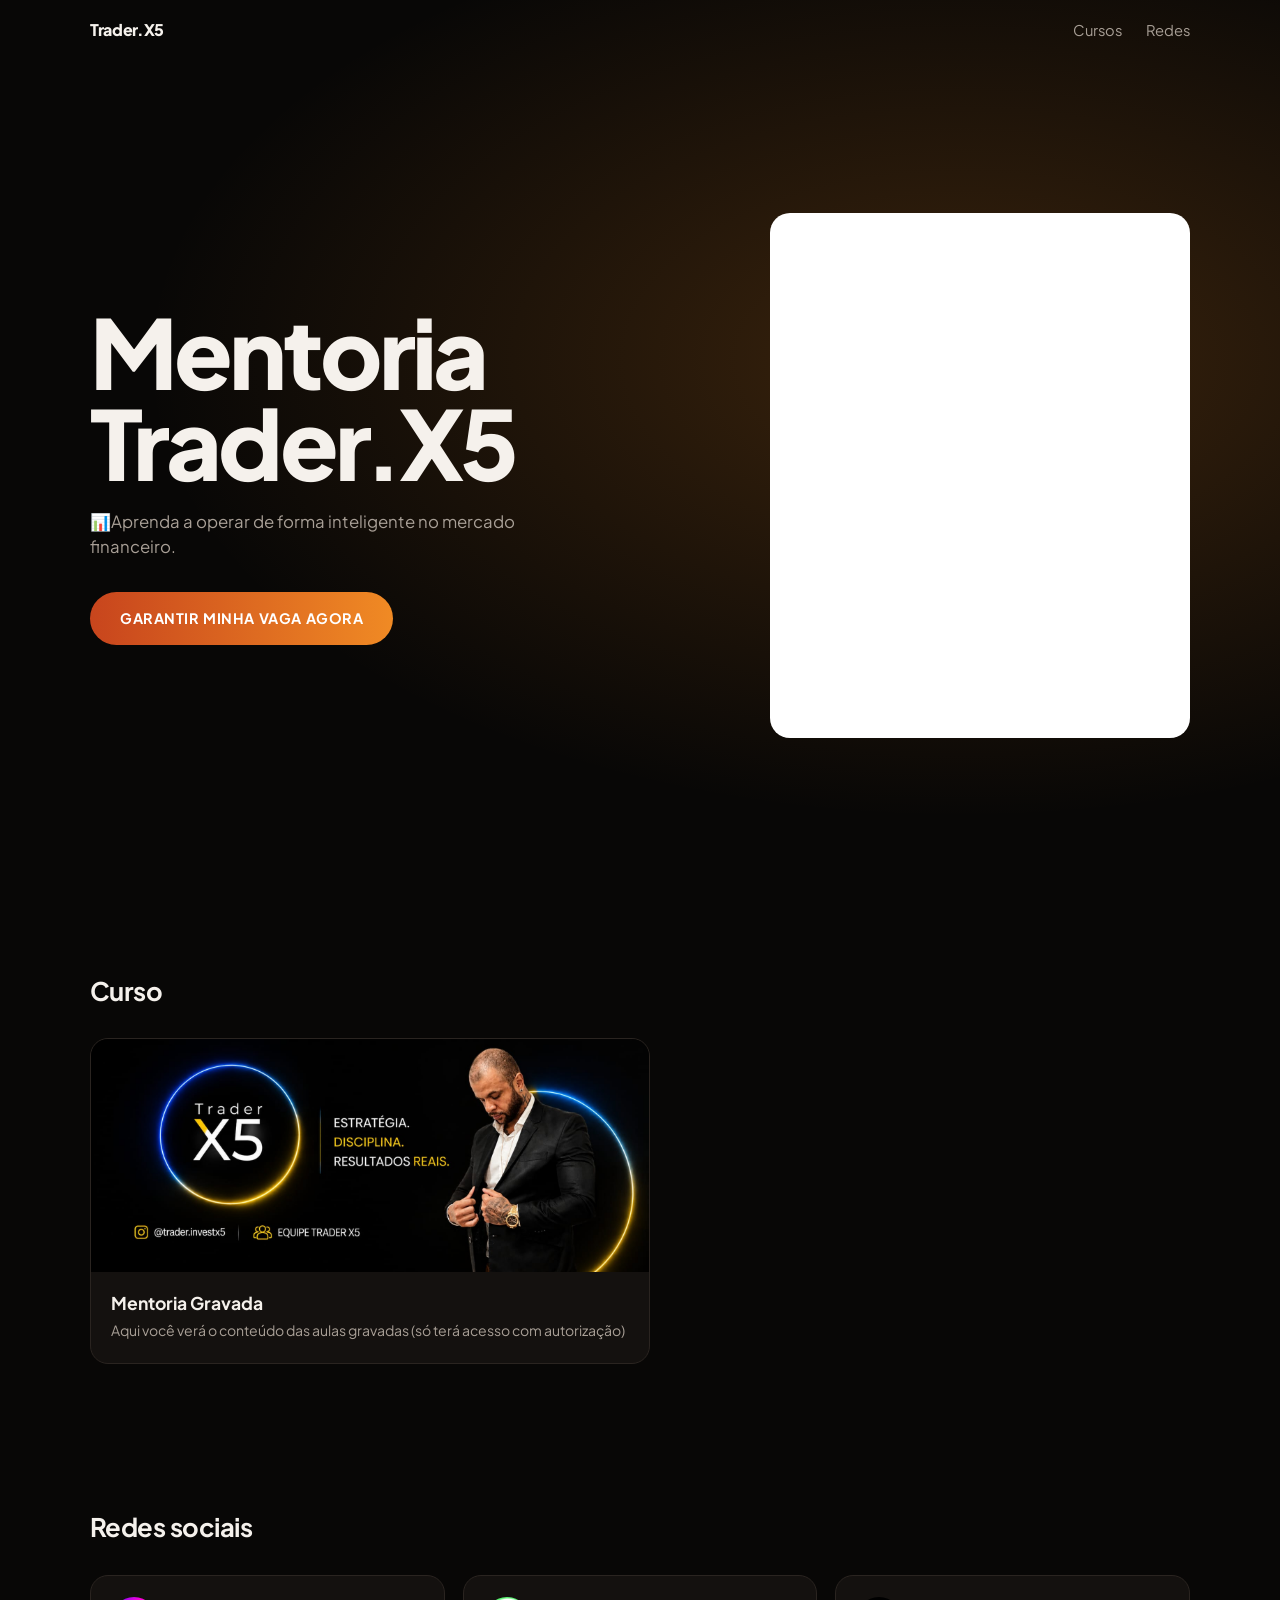
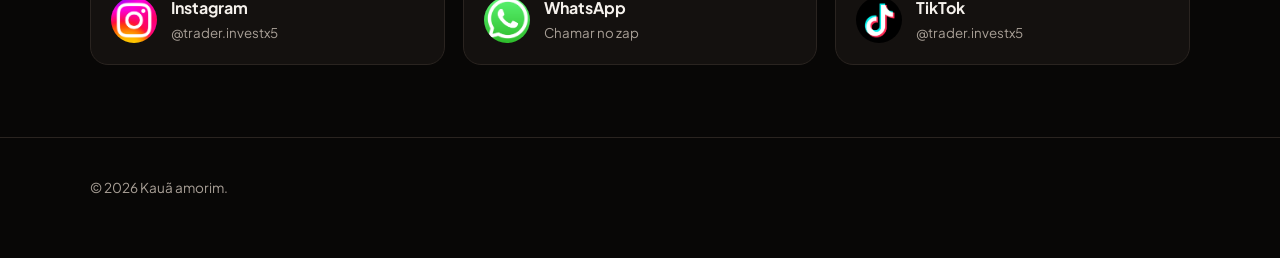
==== index.html @ de477d75 "ultimas modificações" ====
<!DOCTYPE html>
<html lang="pt-BR">
<head>
<meta charset="UTF-8">
<meta name="viewport" content="width=device-width, initial-scale=1, viewport-fit=cover">
<title>Protótipo – Site de links</title>
<link rel="preconnect" href="https://fonts.googleapis.com">
<link href="https://fonts.googleapis.com/css2?family=Plus+Jakarta+Sans:wght@400;500;700;800&display=swap" rel="stylesheet">
<link rel="stylesheet" href="style.css">
</head>
<body>

<header id="topo">
  <div class="container">
    <a href="#" class="logo">Trader.X5</a>
    <nav>
      <a href="#cursos">Cursos</a>
      <a href="#redes">Redes</a>
    </nav>
  </div>
</header>

<main>
  <section class="hero">
    <div class="container">
      <div>
        <h1>Mentoria<br>Trader.X5</h1>
        <p>📊Aprenda a operar de forma inteligente no mercado financeiro.</p>
        <a href="#" class="btn">GARANTIR MINHA VAGA AGORA</a>
      </div>
      <div class="photo" role="img" aria-label="Foto de exemplo"></div>
    </div>
  </section>

  <section class="block" id="cursos">
    <div class="container">
      <h2>Curso</h2>
      <div class="grid">
        <a href="https://traderx5.com/" target="_blank" rel="noopener noreferrer" class="card reveal">
  <img src="img/mentoria.jpeg" alt="Trader X5 - Estratégia, Disciplina, Resultados Reais" class="photo">
  <div class="info">
    <h3>Mentoria Gravada</h3>
    <span>Aqui você verá o conteúdo das aulas gravadas (só terá acesso com autorização)</span>
  </div>
</a>
      </div>
    </div>
  </section>

  <section class="block" id="redes">
    <div class="container">
      <h2>Redes sociais</h2>
      <div class="socials">
        <a href="https://www.instagram.com/trader.investx5?obrf=MXhzMW1sa2VvemYyMg==" target="_blank" rel="noopener noreferrer" class="social reveal">
          <img src="img/instagram.png" alt="Instagram" class="icon">
          <div><b>Instagram</b><small>@trader.investx5</small></div>
        </a>
        <a href="https://chat.whatsapp.com/JXuuGrfAPMc217VfvLZGlq" target="_blank" rel="noopener noreferrer" class="social reveal">
          <img src="img/whatsapp.png" alt="WhatsApp" class="icon">
          <div><b>WhatsApp</b><small>Chamar no zap</small></div>
        </a>
        <a href="https://www.tiktok.com/@trader.investx5?_r=1&_t=ZS-9BL5BOt1oAv" target="_blank" rel="noopener noreferrer" class="social reveal">
          <img src="img/tiktok.png" alt="TikTok" class="icon">
          <div><b>TikTok</b><small>@trader.investx5</small></div>
        </a>
      </div>
    </div>
  </section>
</main>

<footer>
  <div class="container">© 2026 Kauã amorim.</div>
</footer>

<script src="script.js"></script>
</body>
</html>
---- style.css ----
:root{
  color-scheme: dark;
  --bg:#080706; --surface:#14110f; --line:#2a2420; --text:#f5f1ec; --muted:#a89f96;
  --accent:#f08a24; --accent2:#c8451d;
  box-sizing:border-box;
  padding-top:env(safe-area-inset-top,0px); padding-bottom:env(safe-area-inset-bottom,0px);
}
*,*::before,*::after{box-sizing:inherit;margin:0;padding:0}
html{scroll-behavior:smooth;scroll-padding-top:72px}
body{background:var(--bg);color:var(--text);font-family:'Plus Jakarta Sans',system-ui,sans-serif;line-height:1.5}
a{color:inherit;text-decoration:none}
:focus-visible{outline:2px solid var(--accent);outline-offset:3px}
.container{width:min(1100px,100% - 40px);margin-inline:auto}

/* Cabeçalho */
header{position:fixed;inset:0 0 auto;z-index:20;padding:18px 0;transition:background .3s,padding .3s}
header.scrolled{background:rgba(8,7,6,.92);padding:12px 0;border-bottom:1px solid var(--line)}
header .container{display:flex;justify-content:space-between;align-items:center}
.logo{font-weight:800;letter-spacing:-.02em}
nav{display:flex;gap:24px;font-size:.92rem;color:var(--muted)}
nav a:hover{color:var(--text)}

/* Hero */
.hero{min-height:100svh;display:flex;align-items:center;padding:110px 0 60px;
  background:radial-gradient(ellipse at 75% 40%,rgba(240,138,36,.22),transparent 60%),var(--bg)}
.hero .container{display:grid;grid-template-columns:1.1fr .9fr;gap:40px;align-items:center}
.hero h1{font-size:clamp(3rem,8vw,6rem);line-height:.95;letter-spacing:-.04em;font-weight:800}
.hero p{margin:22px 0 32px;color:var(--muted);max-width:38ch;font-size:1.05rem}
.btn{display:inline-block;padding:16px 30px;border-radius:999px;font-weight:700;font-size:.9rem;letter-spacing:.04em;
  background:linear-gradient(90deg,var(--accent2),var(--accent));color:#fff;cursor:pointer;border:0;
  transition:transform .2s,box-shadow .2s}
.btn:hover{transform:translateY(-2px);box-shadow:0 10px 30px rgba(240,138,36,.35)}
.photo{background:#fff;border-radius:20px;object-fit:cover;display:block}
.hero .photo{aspect-ratio:4/5;width:100%;max-width:420px;justify-self:end}

/* Seções */
section.block{padding:72px 0}
h2{font-size:1.6rem;letter-spacing:-.02em;margin-bottom:28px}
.grid{display:grid;gap:22px;grid-template-columns:repeat(auto-fit,minmax(230px,560px))}
.card{display:block;background:var(--surface);border:1px solid var(--line);border-radius:18px;overflow:hidden;
  transition:transform .25s,border-color .25s}
.card:hover{transform:translateY(-6px);border-color:var(--accent)}
.card .photo{border-radius:0;aspect-ratio:1600/666;width:100%;background:var(--bg)}
.card .info{padding:18px 20px 22px}
.card h3{font-size:1.1rem;font-weight:700}
.card span{display:block;color:var(--muted);font-size:.88rem;margin-top:4px}

/* Redes */
.socials{display:grid;gap:18px;grid-template-columns:repeat(auto-fit,minmax(200px,1fr))}
.social{display:flex;align-items:center;gap:14px;padding:20px;border-radius:18px;background:var(--surface);
  border:1px solid var(--line);transition:border-color .25s,transform .25s}
.social:hover{border-color:var(--accent);transform:translateY(-4px)}
.icon{width:46px;height:46px;border-radius:50%;background:#fff;flex:none}
.social b{display:block}
.social small{color:var(--muted)}

footer{padding:40px 0 60px;color:var(--muted);font-size:.85rem;border-top:1px solid var(--line)}

/* Aparecer ao rolar (JS) */
.reveal{opacity:0;transform:translateY(24px);transition:opacity .6s,transform .6s}
.reveal.in{opacity:1;transform:none}

/* Aviso de protótipo */
#toast{position:fixed;left:50%;bottom:calc(24px + env(safe-area-inset-bottom,0px));transform:translate(-50%,30px);
  background:#fff;color:#111;padding:12px 22px;border-radius:999px;font-size:.9rem;font-weight:600;
  opacity:0;pointer-events:none;transition:.3s;z-index:30}
#toast.show{opacity:1;transform:translate(-50%,0)}

@media (max-width:768px){
  nav{display:none}
  .hero .container{grid-template-columns:1fr}
  .hero .photo{justify-self:start;max-width:280px;aspect-ratio:1}
}
@media (prefers-reduced-motion:reduce){
  html{scroll-behavior:auto}
  *{transition:none!important}
  .reveal{opacity:1;transform:none}
}
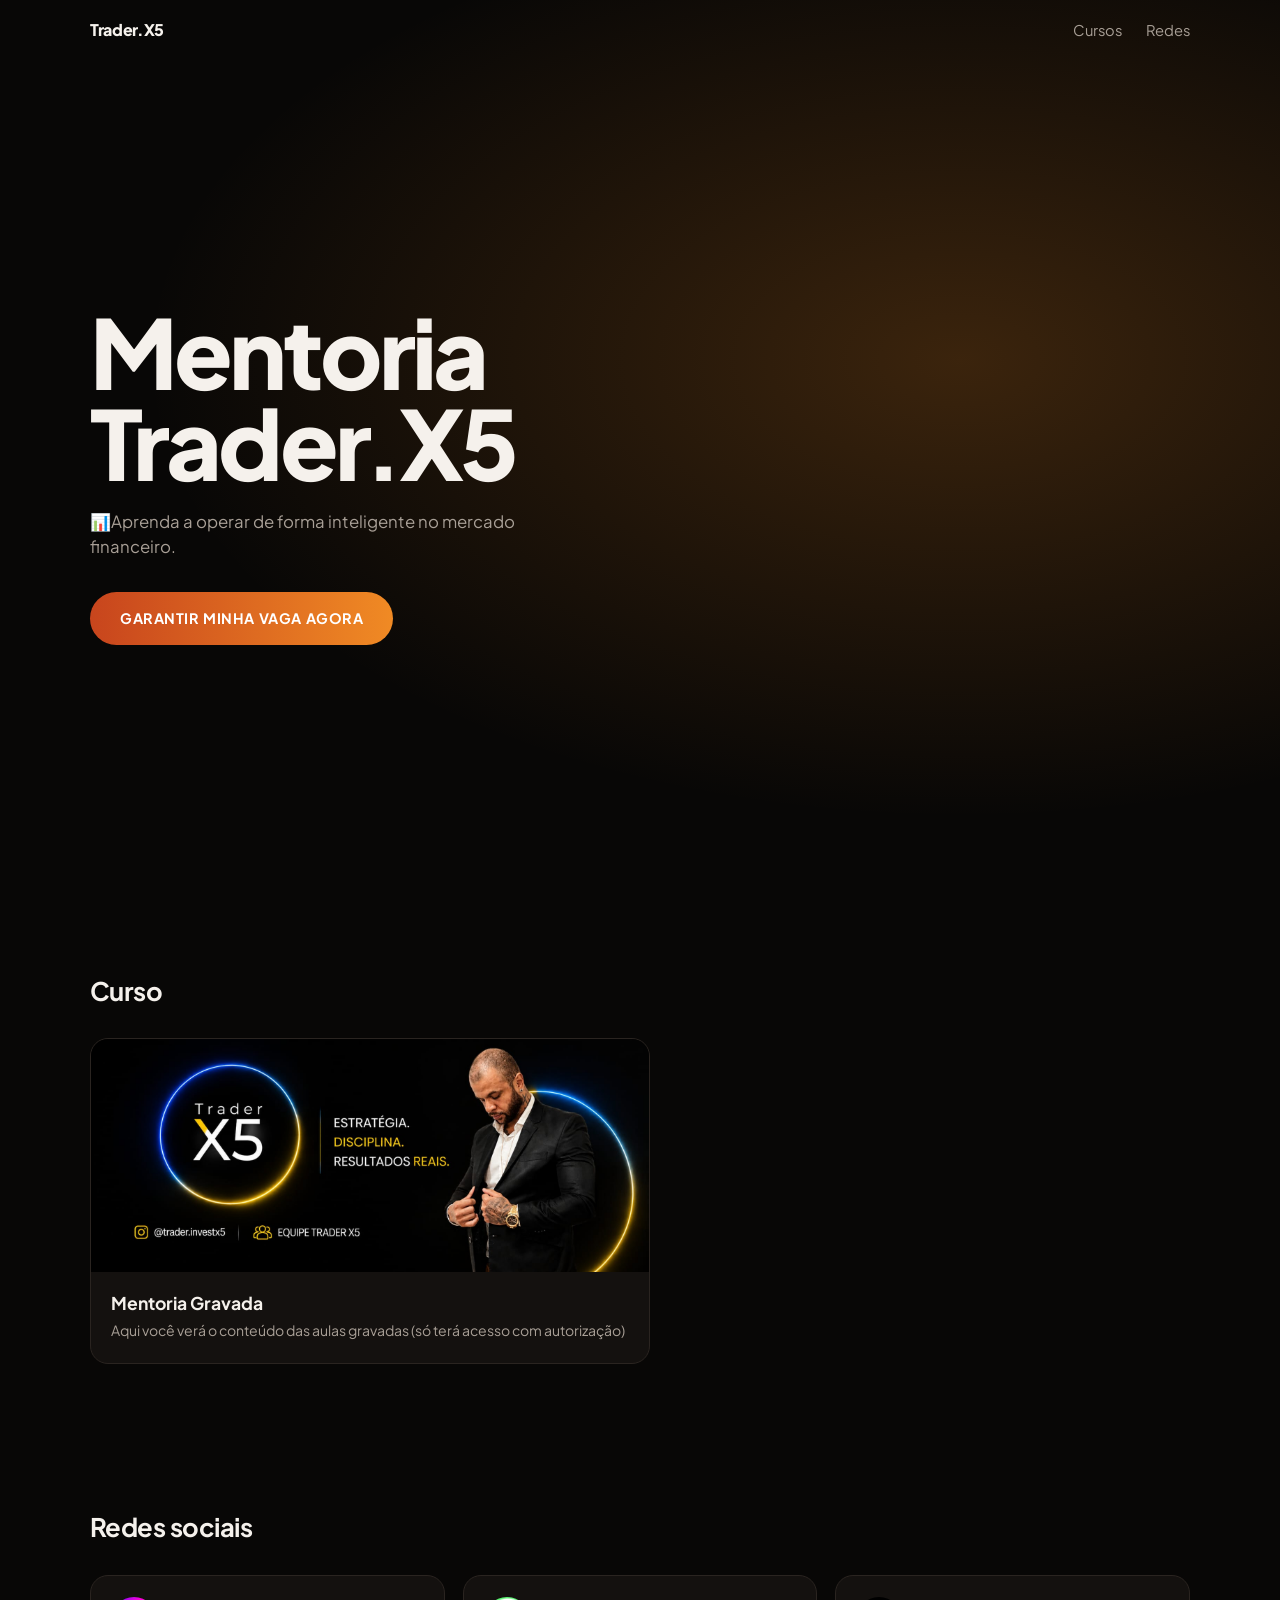
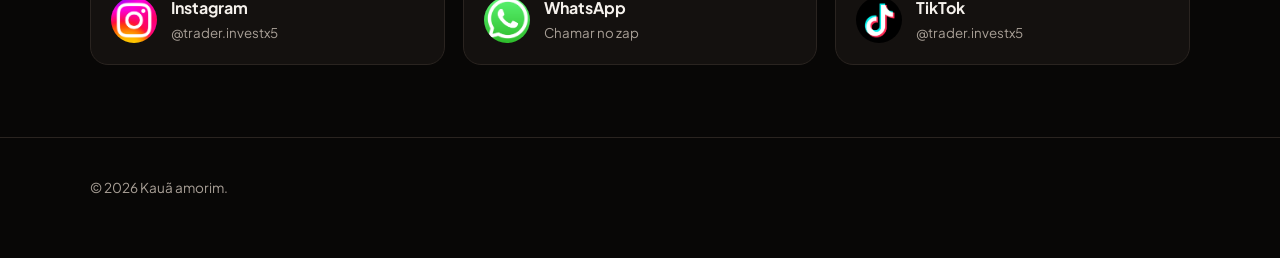
==== commit 864908ff: "botao funcionando" ====
--- a/index.html
+++ b/index.html
@@ -3,7 +3,7 @@
 <head>
 <meta charset="UTF-8">
 <meta name="viewport" content="width=device-width, initial-scale=1, viewport-fit=cover">
-<title>Protótipo – Site de links</title>
+<title>Site de links</title>
 <link rel="preconnect" href="https://fonts.googleapis.com">
 <link href="https://fonts.googleapis.com/css2?family=Plus+Jakarta+Sans:wght@400;500;700;800&display=swap" rel="stylesheet">
 <link rel="stylesheet" href="style.css">
@@ -26,7 +26,7 @@
       <div>
         <h1>Mentoria<br>Trader.X5</h1>
         <p>📊Aprenda a operar de forma inteligente no mercado financeiro.</p>
-        <a href="#" class="btn">GARANTIR MINHA VAGA AGORA</a>
+               <a href="https://tr.ee/31N0VFwFPz" target="_blank" rel="noopener noreferrer" class="btn">GARANTIR MINHA VAGA AGORA</a>
       </div>
       <div class="photo" role="img" aria-label="Foto de exemplo"></div>
     </div>
--- a/style.css
+++ b/style.css
@@ -31,7 +31,7 @@
   transition:transform .2s,box-shadow .2s}
 .btn:hover{transform:translateY(-2px);box-shadow:0 10px 30px rgba(240,138,36,.35)}
 .photo{background:#fff;border-radius:20px;object-fit:cover;display:block}
-.hero .photo{aspect-ratio:4/5;width:100%;max-width:420px;justify-self:end}
+.grid{display:grid;gap:22px;grid-template-columns:repeat(auto-fit,minmax(230px,560px))}
 
 /* Seções */
 section.block{padding:72px 0}
@@ -50,7 +50,7 @@
 .social{display:flex;align-items:center;gap:14px;padding:20px;border-radius:18px;background:var(--surface);
   border:1px solid var(--line);transition:border-color .25s,transform .25s}
 .social:hover{border-color:var(--accent);transform:translateY(-4px)}
-.icon{width:46px;height:46px;border-radius:50%;background:#fff;flex:none}
+.icon{width:46px;height:46px;border-radius:50%;background:#fff;flex:none;object-fit:cover}
 .social b{display:block}
 .social small{color:var(--muted)}
 
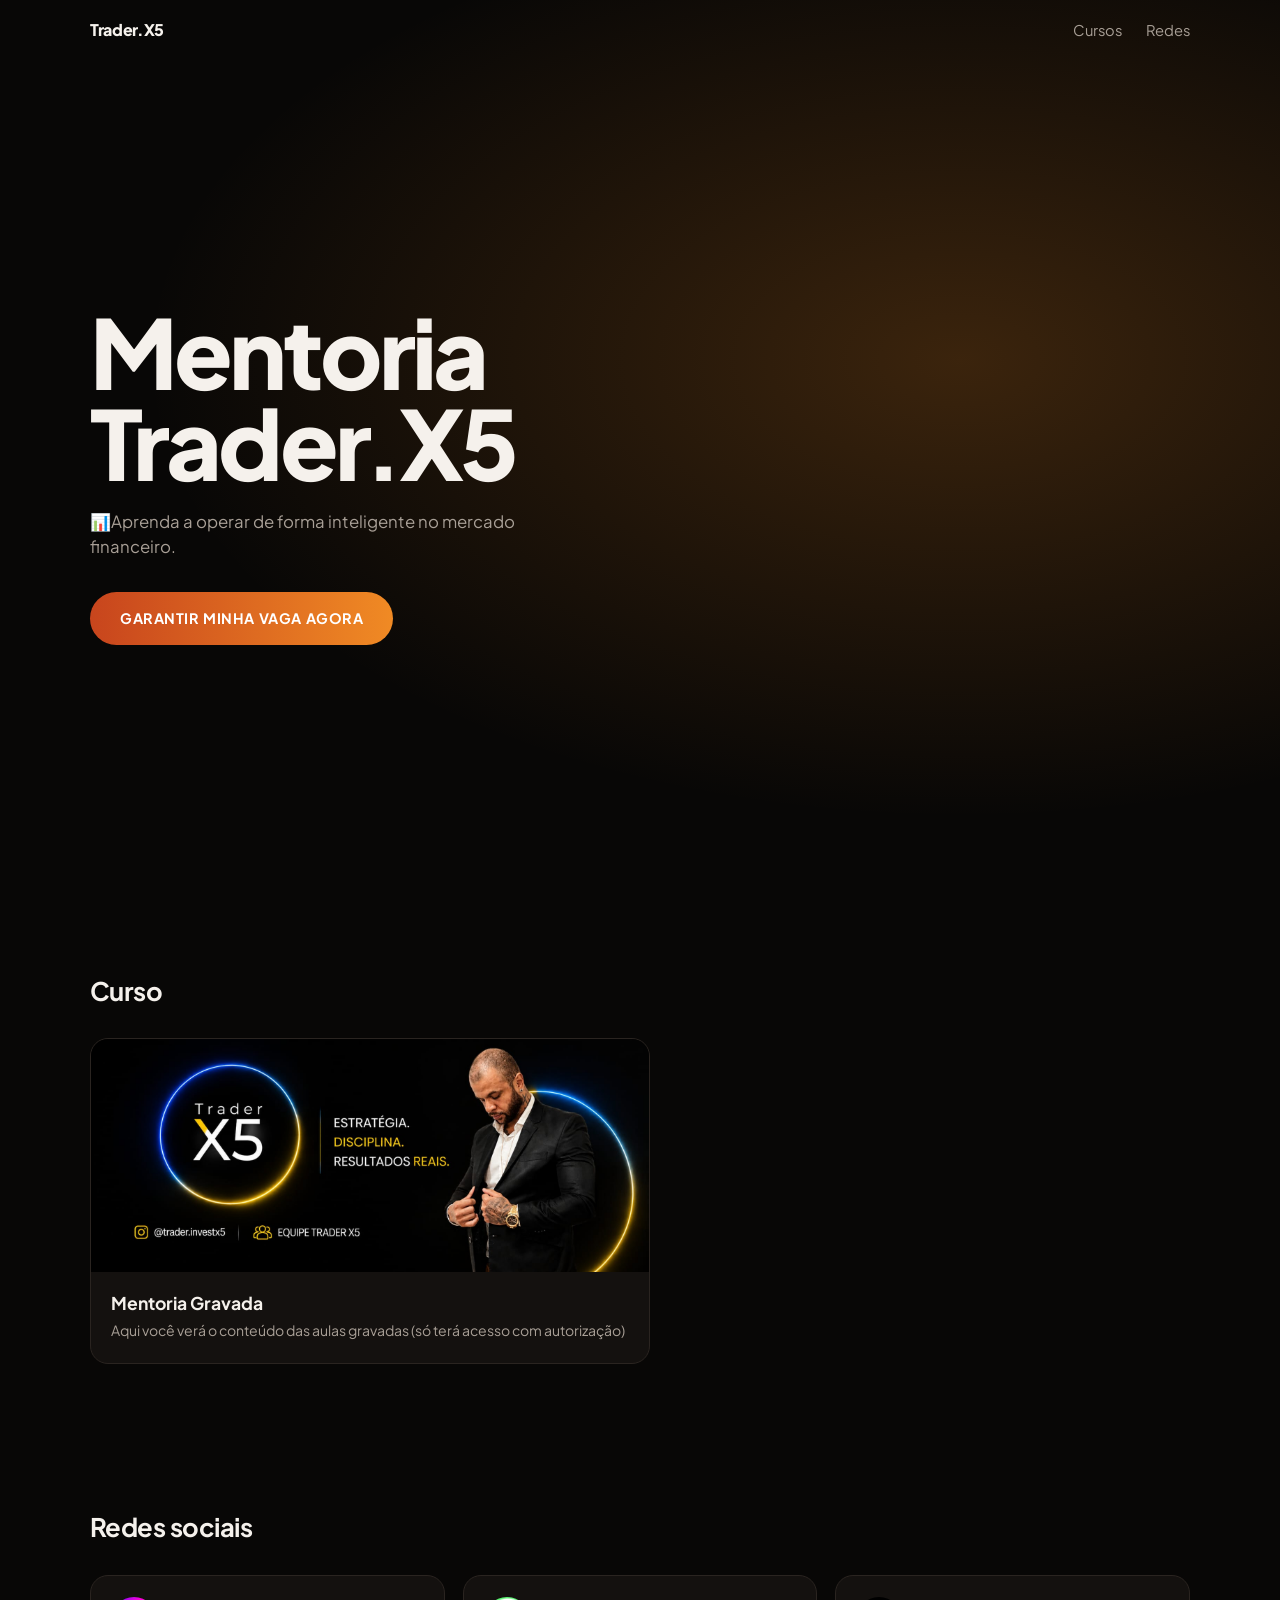
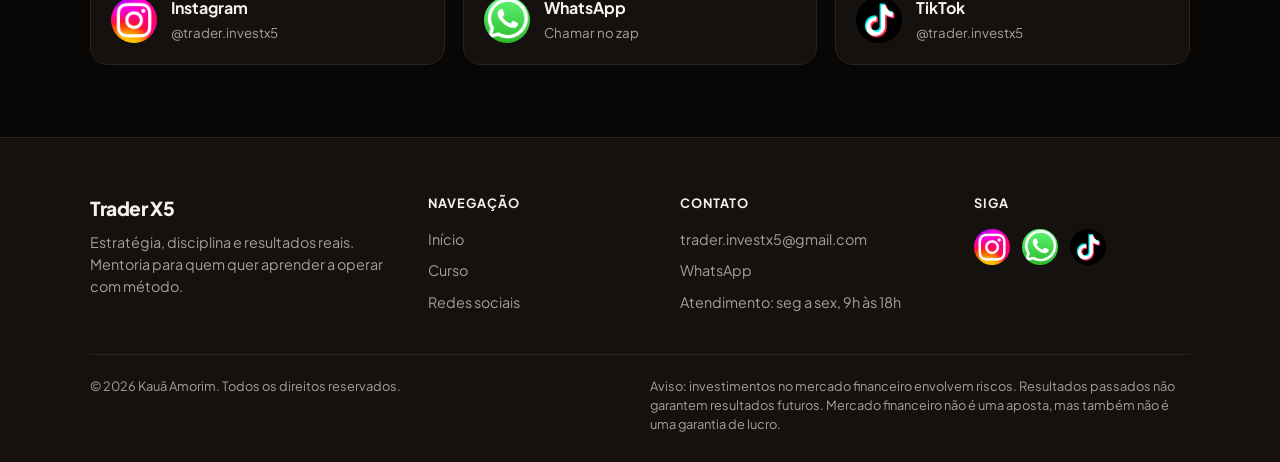
==== commit dc071890: "rodapé melhor e segunda aba" ====
--- a/index.html
+++ b/index.html
@@ -31,6 +31,7 @@
       <div class="photo" role="img" aria-label="Foto de exemplo"></div>
     </div>
   </section>
+    
 
   <section class="block" id="cursos">
     <div class="container">
@@ -69,7 +70,42 @@
 </main>
 
 <footer>
-  <div class="container">© 2026 Kauã amorim.</div>
+  <div class="container footer-grid">
+
+    <div class="footer-col footer-brand">
+      <a href="#topo" class="logo">Trader X5</a>
+      <p>Estratégia, disciplina e resultados reais. Mentoria para quem quer aprender a operar com método.</p>
+    </div>
+
+    <div class="footer-col">
+      <h4>Navegação</h4>
+      <a href="#topo">Início</a>
+      <a href="#cursos">Curso</a>
+      <a href="#redes">Redes sociais</a>
+    </div>
+
+    <div class="footer-col">
+      <h4>Contato</h4>
+      <a href="mailto:trader.investx5@gmail.com">trader.investx5@gmail.com</a>
+      <a href="https://chat.whatsapp.com/JXuuGrfAPMc217VfvLZGlq" target="_blank" rel="noopener noreferrer">WhatsApp</a>
+      <span>Atendimento: seg a sex, 9h às 18h</span>
+    </div>
+
+    <div class="footer-col">
+      <h4>Siga</h4>
+      <div class="footer-social">
+        <a href="https://www.instagram.com/trader.investx5?obrf=MXhzMW1sa2VvemYyMg==" target="_blank" rel="noopener noreferrer" aria-label="Instagram"><img src="img/instagram.png" alt=""></a>
+        <a href="https://chat.whatsapp.com/JXuuGrfAPMc217VfvLZGlq" target="_blank" rel="noopener noreferrer" aria-label="WhatsApp"><img src="img/whatsapp.png" alt=""></a>
+        <a href="https://www.tiktok.com/@trader.investx5?_r=1&_t=ZS-9BL5BOt1oAv" target="_blank" rel="noopener noreferrer" aria-label="TikTok"><img src="img/tiktok.png" alt=""></a>
+      </div>
+    </div>
+
+  </div>
+
+  <div class="container footer-bottom">
+    <p>© 2026 Kauã Amorim. Todos os direitos reservados.</p>
+    <p class="aviso">Aviso: investimentos no mercado financeiro envolvem riscos. Resultados passados não garantem resultados futuros. Mercado financeiro não é uma aposta, mas também não é uma garantia de lucro.</p>
+  </div>
 </footer>
 
 <script src="script.js"></script>
--- a/style.css
+++ b/style.css
@@ -54,7 +54,20 @@
 .social b{display:block}
 .social small{color:var(--muted)}
 
-footer{padding:40px 0 60px;color:var(--muted);font-size:.85rem;border-top:1px solid var(--line)}
+footer{padding:56px 0 28px;color:var(--muted);font-size:.9rem;border-top:1px solid var(--line);background:var(--surface)}
+.footer-grid{display:grid;grid-template-columns:1.4fr 1fr 1.2fr 1fr;gap:36px}
+.footer-col{display:flex;flex-direction:column;gap:10px}
+.footer-col h4{color:var(--text);font-size:.8rem;letter-spacing:.08em;text-transform:uppercase;margin-bottom:6px}
+.footer-col a:hover{color:var(--accent)}
+.footer-brand .logo{color:var(--text);font-size:1.2rem}
+.footer-brand p{max-width:32ch}
+.footer-social{display:flex;gap:12px}
+.footer-social img{width:36px;height:36px;border-radius:50%;object-fit:cover;display:block;transition:transform .25s}
+.footer-social a:hover img{transform:translateY(-3px)}
+.footer-bottom{margin-top:40px;padding-top:22px;border-top:1px solid var(--line);display:flex;justify-content:space-between;gap:16px;flex-wrap:wrap;font-size:.8rem}
+.footer-bottom .aviso{max-width:60ch}
+@media (max-width:768px){.footer-grid{grid-template-columns:1fr 1fr}}
+@media (max-width:480px){.footer-grid{grid-template-columns:1fr}}
 
 /* Aparecer ao rolar (JS) */
 .reveal{opacity:0;transform:translateY(24px);transition:opacity .6s,transform .6s}
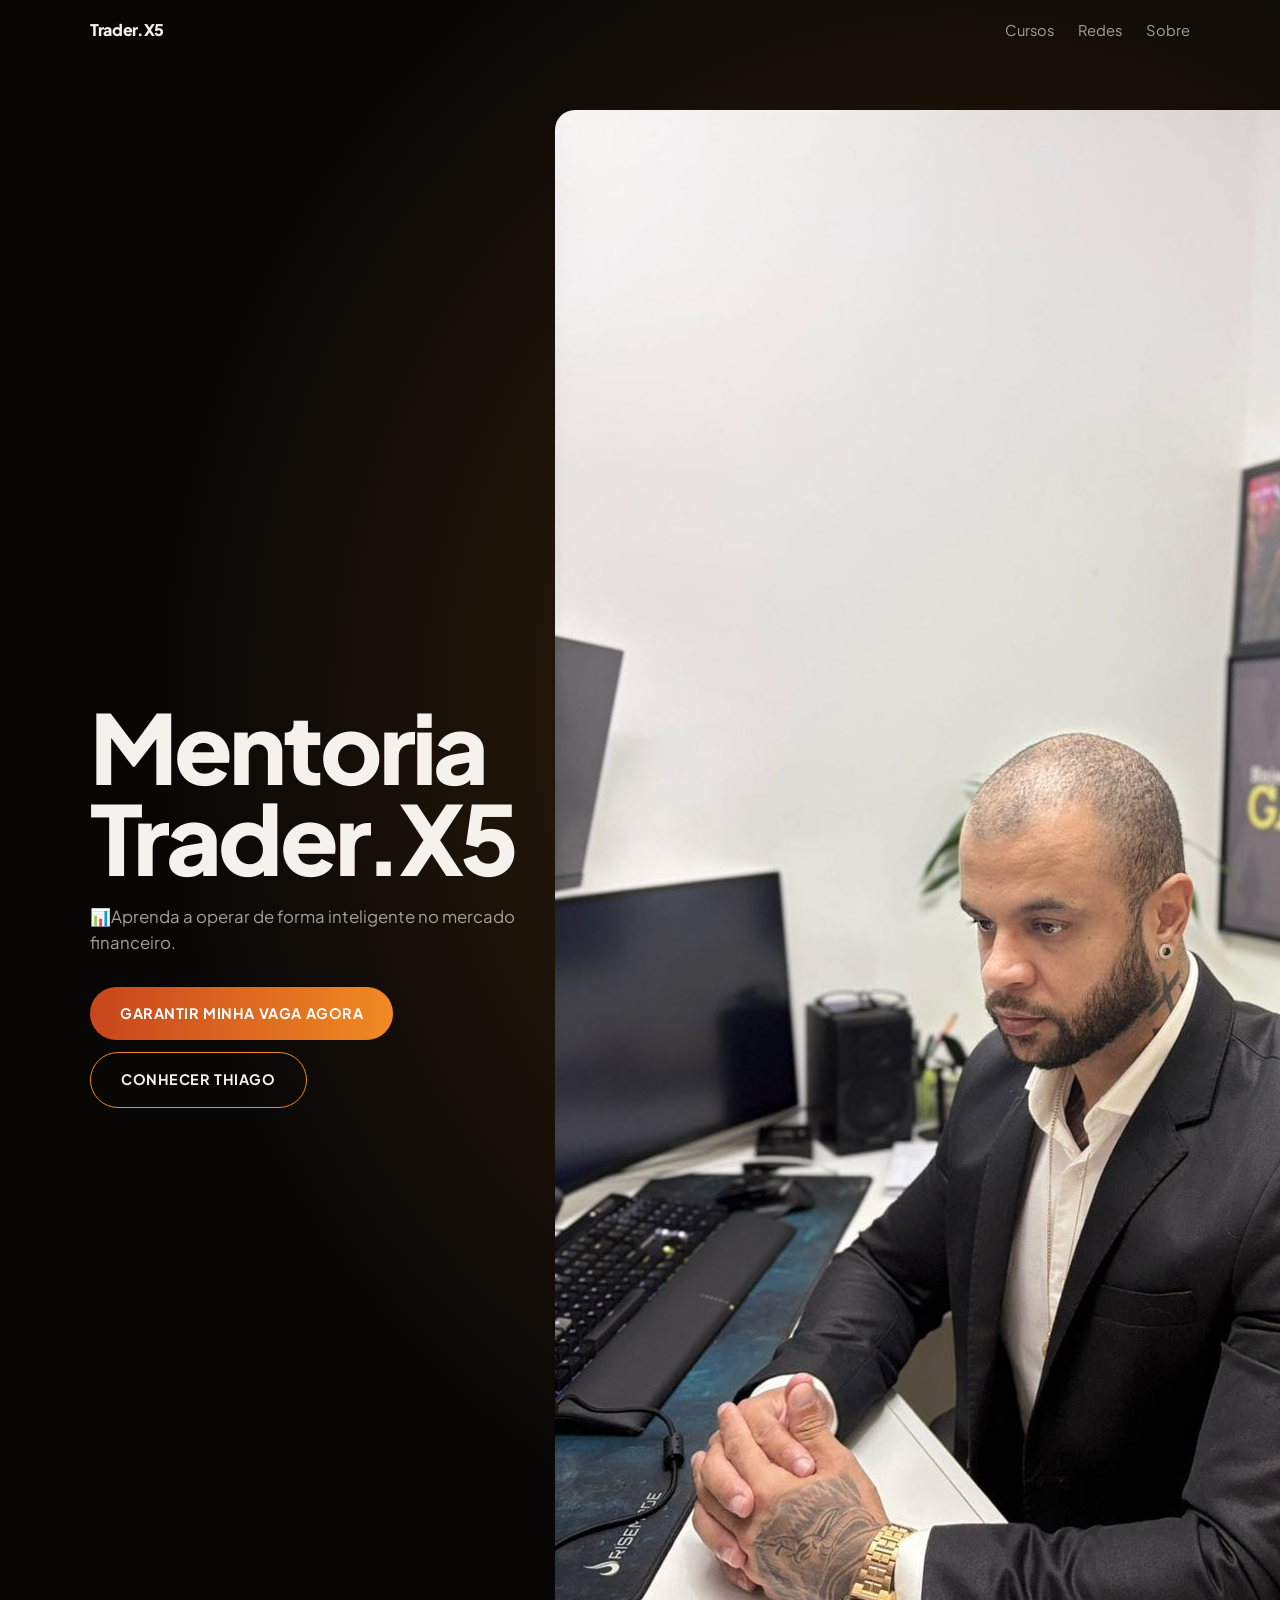
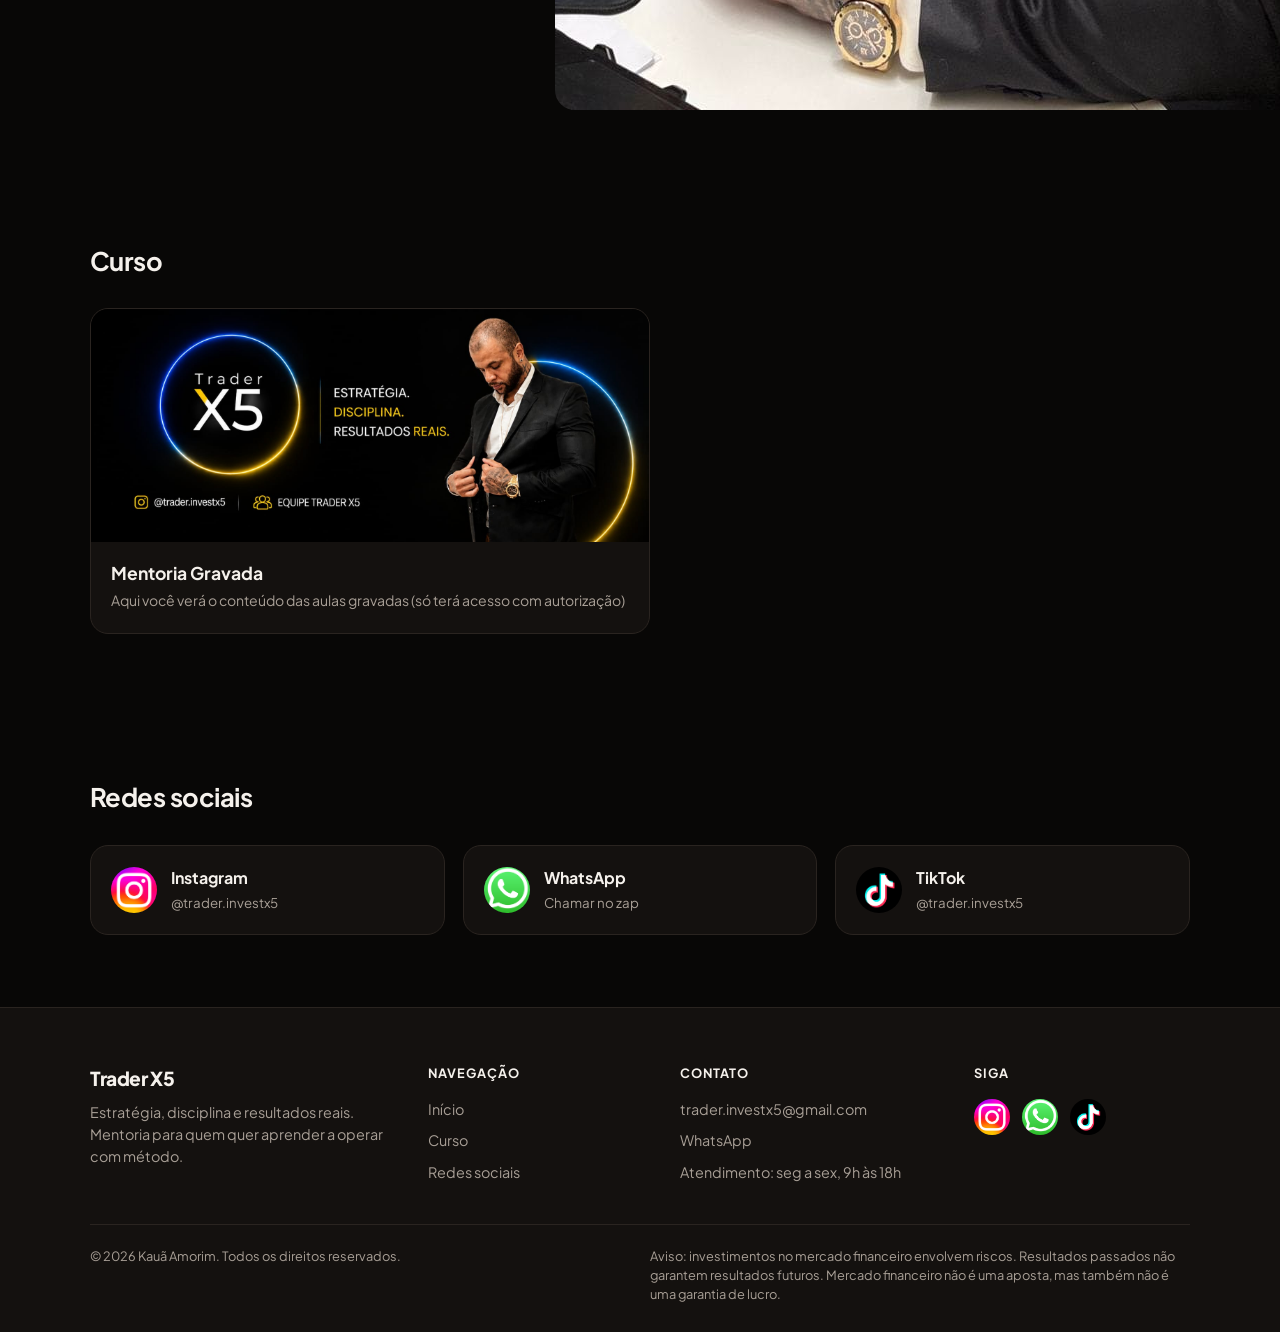
==== commit 85845064: "segunda aba completa e mudanças de css e imagem na primeira" ====
--- a/index.html
+++ b/index.html
@@ -16,6 +16,7 @@
     <nav>
       <a href="#cursos">Cursos</a>
       <a href="#redes">Redes</a>
+      <a href="sobre.html">Sobre</a>
     </nav>
   </div>
 </header>
@@ -26,9 +27,10 @@
       <div>
         <h1>Mentoria<br>Trader.X5</h1>
         <p>📊Aprenda a operar de forma inteligente no mercado financeiro.</p>
-               <a href="https://tr.ee/31N0VFwFPz" target="_blank" rel="noopener noreferrer" class="btn">GARANTIR MINHA VAGA AGORA</a>
+        <a href="https://tr.ee/31N0VFwFPz" target="_blank" rel="noopener noreferrer" class="btn">GARANTIR MINHA VAGA AGORA</a>
+        <a href="sobre.html" class="btn btn-outline">CONHECER THIAGO</a>
       </div>
-      <div class="photo" role="img" aria-label="Foto de exemplo"></div>
+      <img src="img/hero.jpeg" alt="Mentoria Trader X5" class="photo">
     </div>
   </section>
     
--- a/style.css
+++ b/style.css
@@ -30,6 +30,9 @@
   background:linear-gradient(90deg,var(--accent2),var(--accent));color:#fff;cursor:pointer;border:0;
   transition:transform .2s,box-shadow .2s}
 .btn:hover{transform:translateY(-2px);box-shadow:0 10px 30px rgba(240,138,36,.35)}
+.btn-outline{background:transparent;border:1px solid var(--accent);color:var(--text)}
+.btn-outline:hover{background:rgba(240,138,36,.12);box-shadow:none}
+.hero .btn{margin:0 12px 12px 0}
 .photo{background:#fff;border-radius:20px;object-fit:cover;display:block}
 .grid{display:grid;gap:22px;grid-template-columns:repeat(auto-fit,minmax(230px,560px))}
 
@@ -69,23 +72,21 @@
 @media (max-width:768px){.footer-grid{grid-template-columns:1fr 1fr}}
 @media (max-width:480px){.footer-grid{grid-template-columns:1fr}}
 
-/* Aparecer ao rolar (JS) */
+/* animação ao rolar (JS) */
 .reveal{opacity:0;transform:translateY(24px);transition:opacity .6s,transform .6s}
 .reveal.in{opacity:1;transform:none}
 
-/* Aviso de protótipo */
-#toast{position:fixed;left:50%;bottom:calc(24px + env(safe-area-inset-bottom,0px));transform:translate(-50%,30px);
-  background:#fff;color:#111;padding:12px 22px;border-radius:999px;font-size:.9rem;font-weight:600;
-  opacity:0;pointer-events:none;transition:.3s;z-index:30}
-#toast.show{opacity:1;transform:translate(-50%,0)}
 
+/* Página Sobre */
+section.block.page-sobre{padding-top:130px}
+.sobre-grid{display:grid;grid-template-columns:.8fr 1.2fr;gap:48px;align-items:center}
+.sobre-grid .photo{aspect-ratio:4/5;width:100%;max-width:380px;object-position:center top}
+.sobre-grid p{color:var(--muted);max-width:56ch;margin-bottom:14px}
+.sobre-list{display:grid;gap:14px;margin:24px 0 28px;list-style:none}
+.sobre-list li{background:var(--surface);border:1px solid var(--line);border-radius:14px;padding:16px 18px}
+.sobre-list b{display:block;color:var(--text)}
+.sobre-list span{color:var(--muted);font-size:.9rem}
 @media (max-width:768px){
-  nav{display:none}
-  .hero .container{grid-template-columns:1fr}
-  .hero .photo{justify-self:start;max-width:280px;aspect-ratio:1}
-}
-@media (prefers-reduced-motion:reduce){
-  html{scroll-behavior:auto}
-  *{transition:none!important}
-  .reveal{opacity:1;transform:none}
-}
+  .sobre-grid{grid-template-columns:1fr;gap:28px}
+  .sobre-grid .photo{max-width:280px}
+}
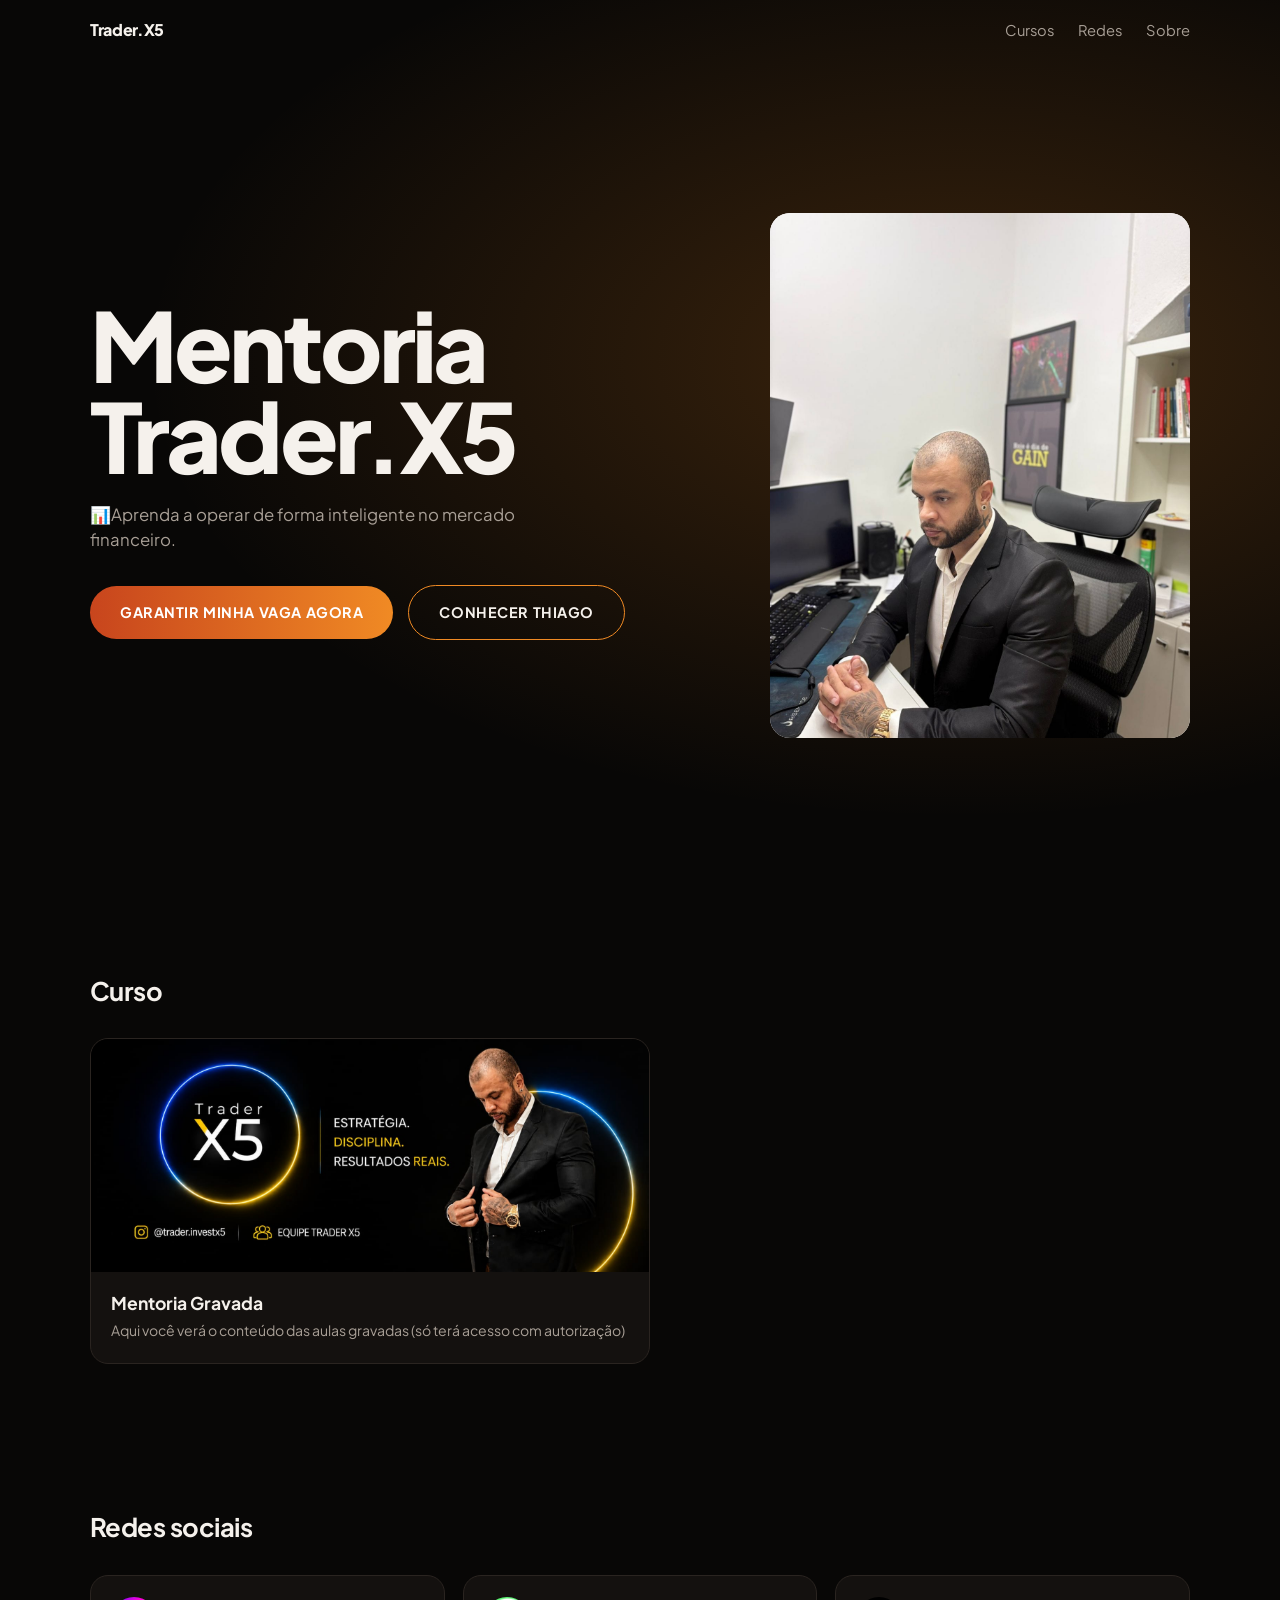
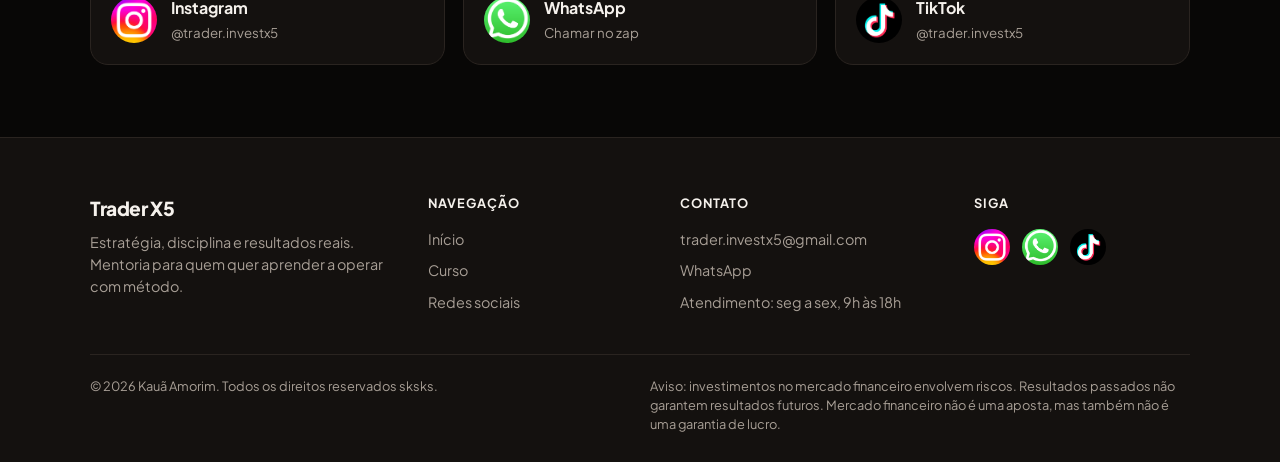
==== commit 0dc8abef: "finalmente o #topo funciona" ====
--- a/index.html
+++ b/index.html
@@ -10,9 +10,9 @@
 </head>
 <body>
 
-<header id="topo">
+<header>
   <div class="container">
-    <a href="#" class="logo">Trader.X5</a>
+        <a href="#topo" class="logo">Trader.X5</a>
     <nav>
       <a href="#cursos">Cursos</a>
       <a href="#redes">Redes</a>
@@ -22,7 +22,7 @@
 </header>
 
 <main>
-  <section class="hero">
+    <section class="hero" id="topo">
     <div class="container">
       <div>
         <h1>Mentoria<br>Trader.X5</h1>
@@ -105,7 +105,7 @@
   </div>
 
   <div class="container footer-bottom">
-    <p>© 2026 Kauã Amorim. Todos os direitos reservados.</p>
+    <p>© 2026 Kauã Amorim. Todos os direitos reservados sksks.</p>
     <p class="aviso">Aviso: investimentos no mercado financeiro envolvem riscos. Resultados passados não garantem resultados futuros. Mercado financeiro não é uma aposta, mas também não é uma garantia de lucro.</p>
   </div>
 </footer>
--- a/style.css
+++ b/style.css
@@ -34,8 +34,7 @@
 .btn-outline:hover{background:rgba(240,138,36,.12);box-shadow:none}
 .hero .btn{margin:0 12px 12px 0}
 .photo{background:#fff;border-radius:20px;object-fit:cover;display:block}
-.grid{display:grid;gap:22px;grid-template-columns:repeat(auto-fit,minmax(230px,560px))}
-
+.hero .photo{aspect-ratio:4/5;width:100%;max-width:420px;justify-self:end;object-position:center top}
 /* Seções */
 section.block{padding:72px 0}
 h2{font-size:1.6rem;letter-spacing:-.02em;margin-bottom:28px}
@@ -89,4 +88,15 @@
 @media (max-width:768px){
   .sobre-grid{grid-template-columns:1fr;gap:28px}
   .sobre-grid .photo{max-width:280px}
-}+}
+
+@media (max-width:768px){               /* Responsivo e acessibilidade */
+  nav{display:none}
+  .hero .container{grid-template-columns:1fr}
+  .hero .photo{justify-self:start;max-width:280px;aspect-ratio:1}
+}
+@media (prefers-reduced-motion:reduce){
+  html{scroll-behavior:auto}
+  *{transition:none!important}
+  .reveal{opacity:1;transform:none}
+}  
